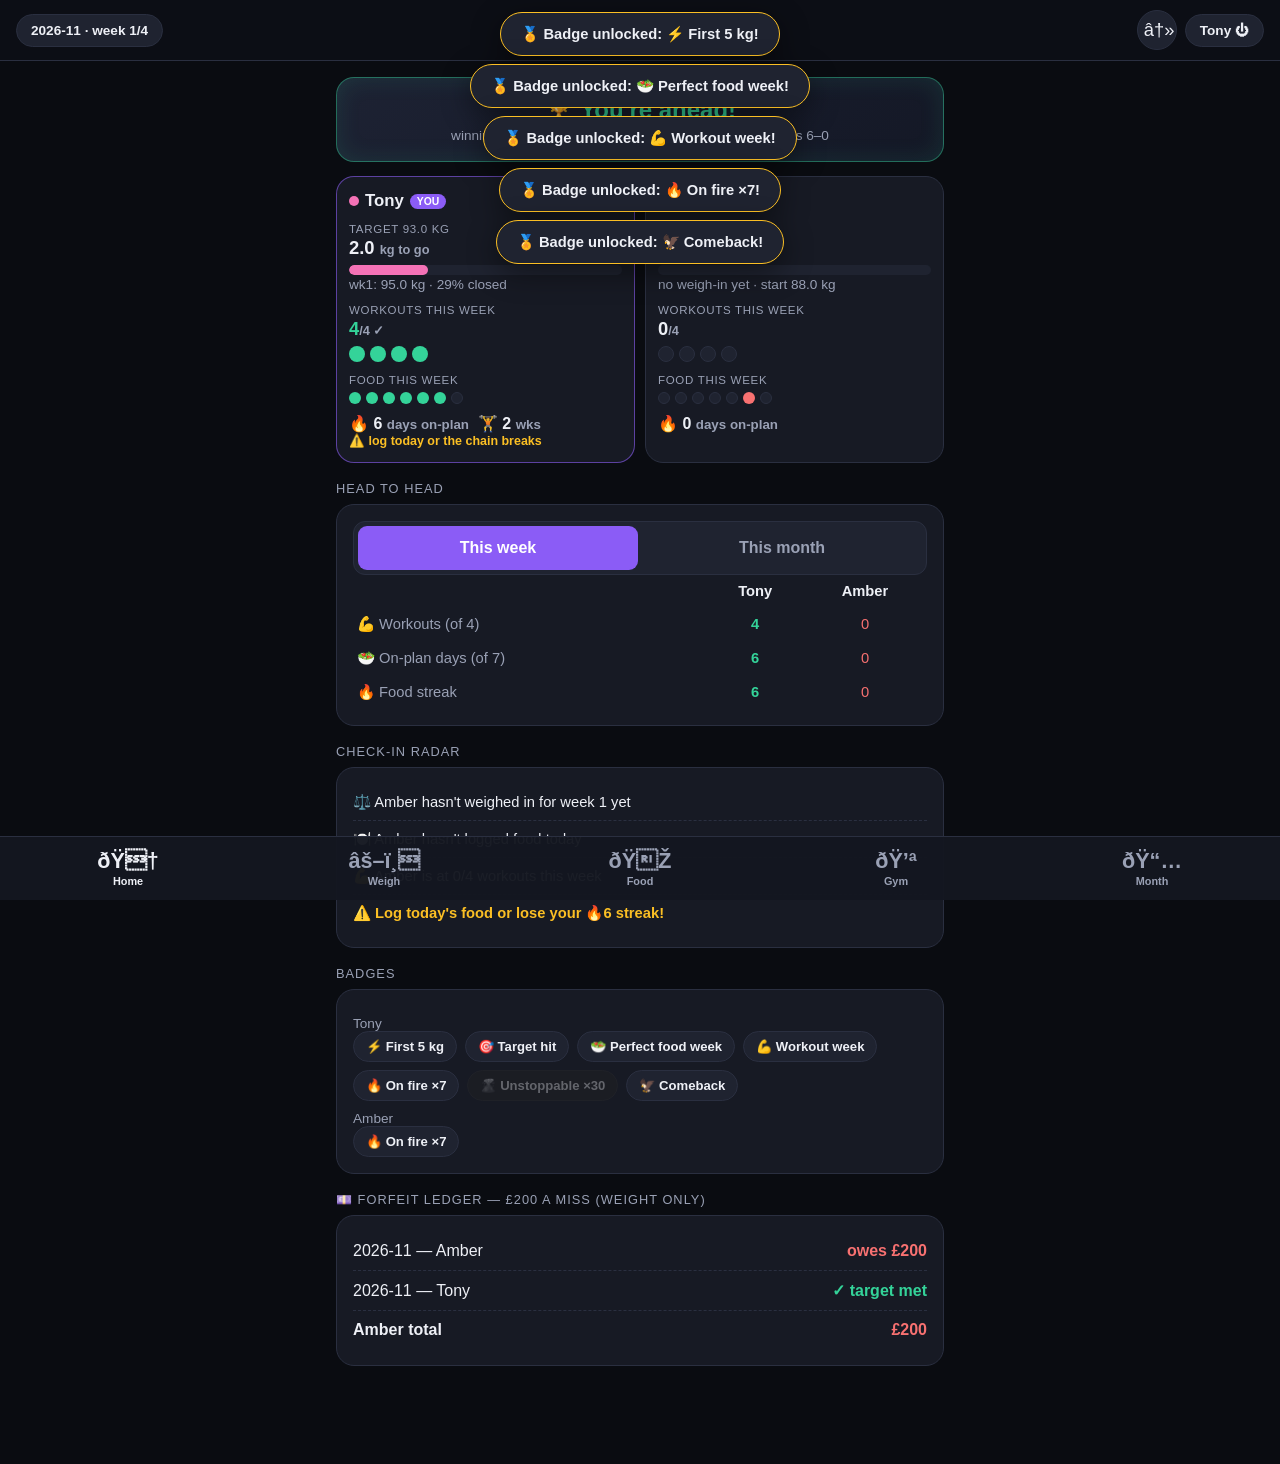
==== test-harness.html @ 37f790e6 "Add mock-data visual test harness test-harness.html mirrors index.html but swaps the Supabase client" ====
﻿<!DOCTYPE html>
<html lang="en">
<head>
  <meta charset="utf-8">
  <meta name="viewport" content="width=device-width, initial-scale=1, viewport-fit=cover">
  <title>WLC Test Harness (mock data)</title>
  <meta name="description" content="Two-person head-to-head weight-loss challenge tracker">
  <meta name="theme-color" content="#0e1016">
  <link rel="manifest" href="./manifest.webmanifest">
  <link rel="icon" type="image/png" sizes="192x192" href="./icons/icon-192.png">
  <link rel="apple-touch-icon" href="./icons/apple-touch-icon.png">
  <meta name="apple-mobile-web-app-capable" content="yes">
  <meta name="apple-mobile-web-app-status-bar-style" content="black-translucent">
  <meta name="apple-mobile-web-app-title" content="WL Challenge">
  <link rel="stylesheet" href="./styles.css">
</head>
<body>
  <div id="toast-root" aria-live="polite"></div>
  <div id="offline-banner" hidden>ðŸ“¡ You're offline â€” showing the app shell. Data needs a connection.</div>

  <!-- ============ LOGIN ============ -->
  <section id="view-login" hidden>
    <div class="login-card">
      <div class="login-logo"><span class="vs-left">W</span><span class="vs-mid">vs</span><span class="vs-right">L</span></div>
      <h1>Weight-Loss<br>Challenge</h1>
      <p class="login-sub">Â£200 on the line. Don't be the one who pays. ðŸ˜ˆ</p>
      <form id="login-form" autocomplete="on">
        <label for="login-email">Email</label>
        <input id="login-email" type="email" autocomplete="username" required inputmode="email">
        <label for="login-password">Password</label>
        <input id="login-password" type="password" autocomplete="current-password" required>
        <button type="submit" class="btn btn-primary btn-big" id="login-btn">Sign in</button>
        <p id="login-error" class="form-error" role="alert" hidden></p>
      </form>
    </div>
  </section>

  <!-- ============ APP ============ -->
  <div id="app-shell" hidden>
    <header id="app-header">
      <div id="month-pill" class="pill">â€”</div>
      <div class="header-right">
        <button id="refresh-btn" class="icon-btn" title="Refresh" aria-label="Refresh">â†»</button>
        <button id="signout-btn" class="pill pill-btn" title="Sign out">â€”</button>
      </div>
    </header>

    <main id="main">
      <section id="view-dashboard" class="view"></section>

      <section id="view-weigh" class="view" hidden>
        <h2>âš–ï¸ Weigh-in</h2>
        <p class="view-sub">One official weigh-in per week. Week 4 settles the Â£200.</p>
        <form id="weigh-form" class="card form-card">
          <label for="weigh-week">Week</label>
          <div class="seg" id="weigh-week-seg" role="radiogroup"></div>
          <input type="hidden" id="weigh-week" value="1">
          <label for="weigh-weight">Weight (kg)</label>
          <input id="weigh-weight" type="number" step="0.1" min="20" max="400" inputmode="decimal" required placeholder="e.g. 92.4">
          <button type="submit" class="btn btn-primary btn-big">Save weigh-in</button>
        </form>
        <div id="weigh-history"></div>
      </section>

      <section id="view-food" class="view" hidden>
        <h2>ðŸŽ Food check-in</h2>
        <p class="view-sub">Were you on plan? Calories/macros live in Lose It â€” this is the daily verdict.</p>
        <form id="food-form" class="card form-card">
          <label for="food-date">Day</label>
          <input id="food-date" type="date" required>
          <label>On plan?</label>
          <div class="onplan-row">
            <button type="button" id="food-yes" class="btn onplan-btn">âœ… On plan</button>
            <button type="button" id="food-no" class="btn onplan-btn">âŒ Off plan</button>
          </div>
          <label for="food-calories">Calories <span class="muted">(optional)</span></label>
          <input id="food-calories" type="number" min="0" max="20000" inputmode="numeric" placeholder="from Lose It">
          <button type="submit" class="btn btn-primary btn-big" id="food-save">Save check-in</button>
        </form>
        <div id="food-history"></div>
      </section>

      <section id="view-workout" class="view" hidden>
        <h2>ðŸ’ª Workout</h2>
        <p class="view-sub">4 per week, 45+ minutes each. Shorter ones are logged but don't count.</p>
        <form id="workout-form" class="card form-card">
          <label for="workout-date">Date</label>
          <input id="workout-date" type="date" required>
          <label for="workout-duration">Duration (minutes)</label>
          <input id="workout-duration" type="number" min="1" max="600" inputmode="numeric" value="45" required>
          <p id="workout-hint" class="hint"></p>
          <button type="submit" class="btn btn-primary btn-big">Log workout</button>
        </form>
        <div id="workout-list"></div>
      </section>

      <section id="view-month" class="view" hidden>
        <h2>ðŸ“… Month</h2>
        <div id="month-content"></div>
      </section>
    </main>

    <nav id="tabbar">
      <button class="tab active" data-view="dashboard"><span class="tab-ico">ðŸ†</span>Home</button>
      <button class="tab" data-view="weigh"><span class="tab-ico">âš–ï¸</span>Weigh</button>
      <button class="tab" data-view="food"><span class="tab-ico">ðŸŽ</span>Food</button>
      <button class="tab" data-view="workout"><span class="tab-ico">ðŸ’ª</span>Gym</button>
      <button class="tab" data-view="month"><span class="tab-ico">ðŸ“…</span>Month</button>
    </nav>
  </div>

  <script src="./config.js"></script>
  <script src="./logic.js"></script>
  <script src="./tests/mock-supabase.js"></script>
  <script src="./app.js"></script>
</body>
</html>
---- styles.css ----
/* Weight-Loss Challenge — mobile-first, dark, head-to-head. */
:root {
  --bg: #0e1016;
  --card: #171a24;
  --card-2: #1f2330;
  --line: #2a2f40;
  --text: #eef0f6;
  --muted: #9aa1b5;
  --good: #34d399;
  --bad: #f87171;
  --warn: #fbbf24;
  --p1: #38bdf8;   /* participant colour A */
  --p2: #f472b6;   /* participant colour B */
  --accent: #8b5cf6;
  --radius: 18px;
  --tabbar-h: 64px;
}
* { box-sizing: border-box; }
html, body { margin: 0; padding: 0; }
body {
  background: var(--bg);
  color: var(--text);
  font-family: -apple-system, BlinkMacSystemFont, "Segoe UI", Roboto, "Helvetica Neue", sans-serif;
  -webkit-font-smoothing: antialiased;
  min-height: 100dvh;
}
button { font: inherit; color: inherit; }
h1, h2, h3 { margin: 0 0 6px; line-height: 1.15; }
h2 { font-size: 1.35rem; }
.muted { color: var(--muted); }
.hint { color: var(--muted); font-size: 0.85rem; margin: 2px 0 0; }
[hidden] { display: none !important; }

/* ---------- login ---------- */
#view-login {
  min-height: 100dvh;
  display: flex; align-items: center; justify-content: center;
  padding: 24px;
}
.login-card { width: 100%; max-width: 380px; text-align: center; }
.login-logo {
  font-size: 3rem; font-weight: 900; letter-spacing: -2px;
  display: flex; justify-content: center; align-items: baseline; gap: 8px;
  margin-bottom: 8px;
}
.vs-left { color: var(--p1); }
.vs-right { color: var(--p2); }
.vs-mid { font-size: 1.4rem; color: var(--muted); font-style: italic; }
.login-card h1 { font-size: 2rem; }
.login-sub { color: var(--muted); margin: 6px 0 26px; }
#login-form { text-align: left; display: flex; flex-direction: column; gap: 6px; }
#login-form label { font-size: 0.85rem; color: var(--muted); margin-top: 10px; }

/* ---------- inputs ---------- */
input[type="email"], input[type="password"], input[type="number"], input[type="date"], input[type="text"] {
  width: 100%;
  background: var(--card-2);
  border: 1px solid var(--line);
  border-radius: 12px;
  color: var(--text);
  padding: 14px;
  font-size: 1.05rem;
  min-height: 50px;
}
input:focus { outline: 2px solid var(--accent); border-color: transparent; }
.form-error { color: var(--bad); font-weight: 600; margin: 10px 0 0; }

/* ---------- buttons ---------- */
.btn {
  border: 1px solid var(--line);
  background: var(--card-2);
  border-radius: 14px;
  padding: 12px 16px;
  font-weight: 700;
  cursor: pointer;
  touch-action: manipulation;
}
.btn:active { transform: scale(0.98); }
.btn-primary { background: var(--accent); border-color: transparent; color: #fff; }
.btn-big { width: 100%; padding: 16px; font-size: 1.05rem; margin-top: 16px; min-height: 54px; }
.btn:disabled { opacity: 0.5; cursor: default; }
.btn-danger-ghost { color: var(--bad); background: transparent; border: none; font-size: 1.1rem; padding: 8px; }
.icon-btn {
  background: var(--card-2); border: 1px solid var(--line); border-radius: 50%;
  width: 40px; height: 40px; font-size: 1.15rem; cursor: pointer;
}

/* ---------- header ---------- */
#app-header {
  position: sticky; top: 0; z-index: 20;
  display: flex; justify-content: space-between; align-items: center;
  padding: calc(10px + env(safe-area-inset-top)) 16px 10px;
  background: rgba(14, 16, 22, 0.92);
  backdrop-filter: blur(10px);
  border-bottom: 1px solid var(--line);
}
.header-right { display: flex; gap: 8px; align-items: center; }
.pill {
  background: var(--card-2); border: 1px solid var(--line);
  border-radius: 999px; padding: 8px 14px; font-size: 0.85rem; font-weight: 700;
}
.pill-btn { cursor: pointer; }

/* ---------- layout ---------- */
#main { padding: 16px 16px calc(var(--tabbar-h) + env(safe-area-inset-bottom) + 20px); max-width: 560px; margin: 0 auto; }
.view > h2 { margin-top: 4px; }
.view-sub { color: var(--muted); margin: 0 0 14px; font-size: 0.9rem; }
.card {
  background: var(--card);
  border: 1px solid var(--line);
  border-radius: var(--radius);
  padding: 16px;
  margin-bottom: 14px;
}
.form-card { display: flex; flex-direction: column; gap: 6px; }
.form-card label { font-size: 0.85rem; color: var(--muted); margin-top: 8px; }

/* ---------- headline banner ---------- */
.headline {
  border-radius: var(--radius);
  padding: 18px 16px;
  margin-bottom: 14px;
  text-align: center;
  border: 1px solid var(--line);
  background: linear-gradient(135deg, #1d2233, #141826);
}
.headline .big { font-size: 1.5rem; font-weight: 900; display: block; }
.headline .why { color: var(--muted); font-size: 0.85rem; margin-top: 4px; display: block; }
.headline.ahead { border-color: rgba(52, 211, 153, 0.45); box-shadow: 0 0 24px rgba(52, 211, 153, 0.12) inset; }
.headline.ahead .big { color: var(--good); }
.headline.behind { border-color: rgba(248, 113, 113, 0.45); box-shadow: 0 0 24px rgba(248, 113, 113, 0.12) inset; }
.headline.behind .big { color: var(--bad); }
.headline.tie .big { color: var(--warn); }

/* ---------- scoreboard ---------- */
.board { display: grid; grid-template-columns: 1fr 1fr; gap: 10px; margin-bottom: 14px; }
.fighter {
  background: var(--card);
  border: 1px solid var(--line);
  border-radius: var(--radius);
  padding: 14px 12px;
}
.fighter.me { border-color: rgba(139, 92, 246, 0.6); }
.fighter-name { font-weight: 900; font-size: 1.05rem; display: flex; align-items: center; gap: 6px; }
.fighter-name .dot { width: 10px; height: 10px; border-radius: 50%; display: inline-block; }
.you-chip { font-size: 0.65rem; background: var(--accent); color: #fff; border-radius: 999px; padding: 2px 7px; font-weight: 800; }
.stat { margin-top: 12px; }
.stat-label { font-size: 0.72rem; text-transform: uppercase; letter-spacing: 0.06em; color: var(--muted); }
.stat-value { font-size: 1.15rem; font-weight: 800; margin-top: 2px; }
.stat-value small { font-size: 0.8rem; font-weight: 600; color: var(--muted); }
.stat-value.good { color: var(--good); }
.stat-value.bad { color: var(--bad); }
.bar { height: 10px; background: var(--card-2); border-radius: 999px; overflow: hidden; margin-top: 6px; }
.bar > span { display: block; height: 100%; border-radius: 999px; transition: width 0.6s ease; }
.dots { display: flex; gap: 5px; margin-top: 6px; flex-wrap: wrap; }
.dots .d {
  width: 16px; height: 16px; border-radius: 50%;
  background: var(--card-2); border: 1px solid var(--line);
}
.dots .d.on { background: var(--good); border-color: transparent; }
.dots .d.off { background: var(--bad); border-color: transparent; }
.dots.small .d { width: 12px; height: 12px; }
.streak-line { margin-top: 10px; font-weight: 800; }
.streak-line .risk { color: var(--warn); font-weight: 600; font-size: 0.78rem; display: block; }

/* ---------- section cards ---------- */
.section-title { font-size: 0.8rem; text-transform: uppercase; letter-spacing: 0.08em; color: var(--muted); margin: 18px 0 8px; }
.badge-row { display: flex; flex-wrap: wrap; gap: 8px; }
.badge-chip {
  background: var(--card-2); border: 1px solid var(--line); border-radius: 999px;
  padding: 7px 12px; font-size: 0.82rem; font-weight: 700; display: inline-flex; gap: 6px; align-items: center;
}
.badge-chip.locked { opacity: 0.35; filter: grayscale(1); }
.nudge { display: flex; gap: 8px; padding: 9px 0; border-bottom: 1px dashed var(--line); font-size: 0.92rem; }
.nudge:last-child { border-bottom: none; }
.nudge.self { color: var(--warn); font-weight: 700; }
.ledger-row { display: flex; justify-content: space-between; align-items: center; padding: 10px 0; border-bottom: 1px dashed var(--line); }
.ledger-row:last-child { border-bottom: none; }
.owes { color: var(--bad); font-weight: 900; }
.clear { color: var(--good); font-weight: 900; }
.pending { color: var(--warn); font-weight: 700; }

/* segmented control (leader mode + week picker) */
.seg { display: flex; background: var(--card-2); border-radius: 12px; padding: 4px; gap: 4px; border: 1px solid var(--line); }
.seg button {
  flex: 1; border: none; background: transparent; border-radius: 9px;
  padding: 10px 6px; font-weight: 700; cursor: pointer; color: var(--muted); min-height: 44px;
}
.seg button.active { background: var(--accent); color: #fff; }

/* compare table */
.cmp { width: 100%; border-collapse: collapse; }
.cmp td { padding: 8px 4px; font-size: 0.92rem; }
.cmp td:first-child { color: var(--muted); }
.cmp td.win { color: var(--good); font-weight: 800; }
.cmp td.lose { color: var(--bad); }
.cmp td:nth-child(2), .cmp td:nth-child(3) { text-align: center; font-variant-numeric: tabular-nums; }

/* ---------- food buttons ---------- */
.onplan-row { display: flex; gap: 10px; }
.onplan-btn { flex: 1; padding: 18px 8px; font-size: 1rem; }
.onplan-btn.sel-yes { background: rgba(52, 211, 153, 0.18); border-color: var(--good); color: var(--good); }
.onplan-btn.sel-no { background: rgba(248, 113, 113, 0.18); border-color: var(--bad); color: var(--bad); }

/* ---------- history lists ---------- */
.hist-row { display: flex; justify-content: space-between; align-items: center; padding: 11px 0; border-bottom: 1px dashed var(--line); font-size: 0.95rem; }
.hist-row:last-child { border-bottom: none; }
.hist-note { font-size: 0.78rem; color: var(--muted); }
.tag { font-size: 0.72rem; border-radius: 999px; padding: 3px 8px; font-weight: 800; }
.tag.good { background: rgba(52, 211, 153, 0.15); color: var(--good); }
.tag.bad { background: rgba(248, 113, 113, 0.15); color: var(--bad); }
.tag.warn { background: rgba(251, 191, 36, 0.15); color: var(--warn); }

/* ---------- tab bar ---------- */
#tabbar {
  position: fixed; bottom: 0; left: 0; right: 0; z-index: 30;
  display: flex;
  background: rgba(20, 23, 33, 0.97);
  border-top: 1px solid var(--line);
  padding-bottom: env(safe-area-inset-bottom);
  height: calc(var(--tabbar-h) + env(safe-area-inset-bottom));
}
.tab {
  flex: 1; border: none; background: transparent; color: var(--muted);
  font-size: 0.68rem; font-weight: 700; cursor: pointer;
  display: flex; flex-direction: column; align-items: center; justify-content: center; gap: 3px;
}
.tab-ico { font-size: 1.35rem; line-height: 1; }
.tab.active { color: var(--text); }

/* ---------- toasts / banners ---------- */
#toast-root { position: fixed; top: calc(12px + env(safe-area-inset-top)); left: 0; right: 0; z-index: 100; display: flex; flex-direction: column; align-items: center; gap: 8px; pointer-events: none; }
.toast {
  background: var(--card-2); border: 1px solid var(--line); color: var(--text);
  border-radius: 999px; padding: 12px 20px; font-weight: 700; font-size: 0.92rem;
  box-shadow: 0 8px 30px rgba(0, 0, 0, 0.45);
  animation: toast-in 0.25s ease;
  max-width: 92vw;
}
.toast.badge-toast { border-color: var(--warn); }
.toast.error { border-color: var(--bad); color: var(--bad); }
@keyframes toast-in { from { opacity: 0; transform: translateY(-8px); } to { opacity: 1; transform: none; } }
#offline-banner {
  position: sticky; top: 0; z-index: 50; text-align: center;
  background: var(--warn); color: #221a00; font-weight: 700; font-size: 0.85rem; padding: 8px 12px;
}
.banner {
  border: 1px solid var(--warn); background: rgba(251, 191, 36, 0.08);
  color: var(--warn); border-radius: var(--radius); padding: 12px 14px; margin-bottom: 14px; font-weight: 600; font-size: 0.92rem;
}
.banner .btn { margin-top: 10px; }
.empty { text-align: center; color: var(--muted); padding: 28px 12px; }
.empty .big-emoji { font-size: 2.4rem; display: block; margin-bottom: 8px; }

@media (min-width: 700px) {
  body { background: #0a0c11; }
  #main { max-width: 640px; }
}
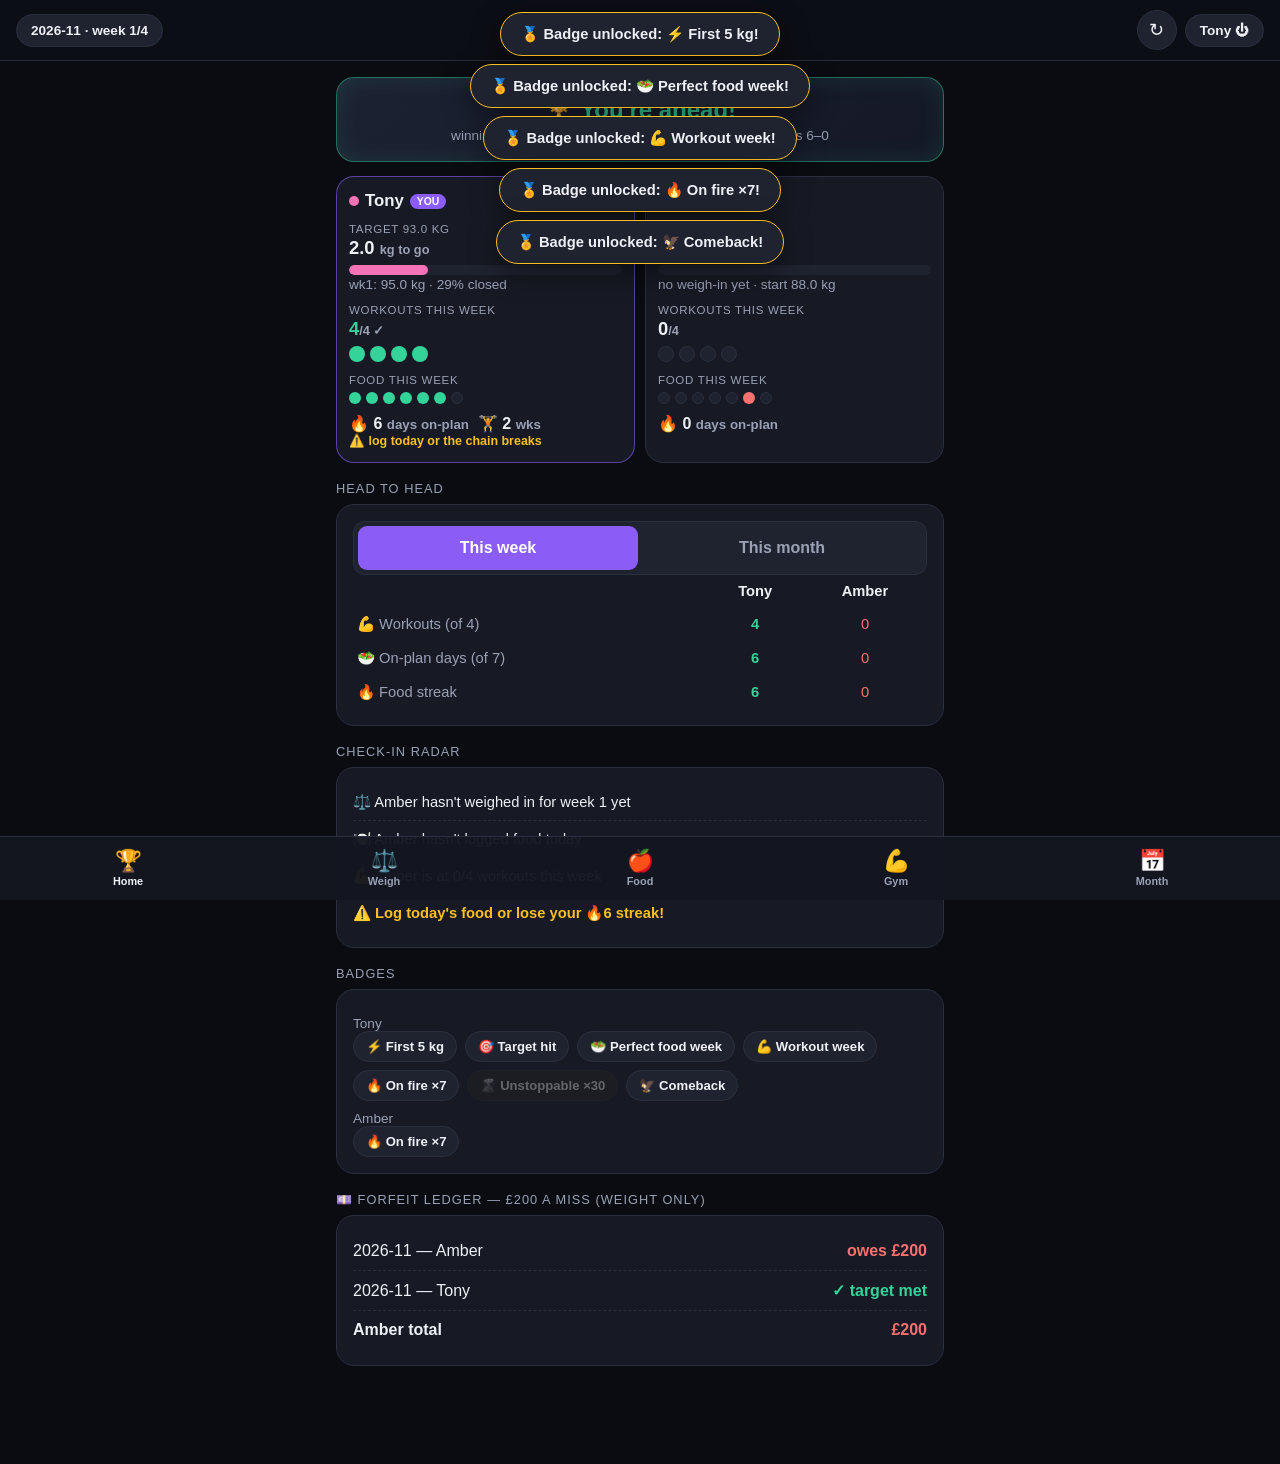
==== commit f0908d1c: "Fix mojibake tab-bar emoji in test harness (UTF-8 read/write) Co-Authored-By: Claude Fable 5 <norepl" ====
--- a/test-harness.html
+++ b/test-harness.html
@@ -1,4 +1,4 @@
-﻿<!DOCTYPE html>
+<!DOCTYPE html>
 <html lang="en">
 <head>
   <meta charset="utf-8">
@@ -16,14 +16,14 @@
 </head>
 <body>
   <div id="toast-root" aria-live="polite"></div>
-  <div id="offline-banner" hidden>ðŸ“¡ You're offline â€” showing the app shell. Data needs a connection.</div>
+  <div id="offline-banner" hidden>📡 You're offline — showing the app shell. Data needs a connection.</div>
 
   <!-- ============ LOGIN ============ -->
   <section id="view-login" hidden>
     <div class="login-card">
       <div class="login-logo"><span class="vs-left">W</span><span class="vs-mid">vs</span><span class="vs-right">L</span></div>
       <h1>Weight-Loss<br>Challenge</h1>
-      <p class="login-sub">Â£200 on the line. Don't be the one who pays. ðŸ˜ˆ</p>
+      <p class="login-sub">£200 on the line. Don't be the one who pays. 😈</p>
       <form id="login-form" autocomplete="on">
         <label for="login-email">Email</label>
         <input id="login-email" type="email" autocomplete="username" required inputmode="email">
@@ -38,10 +38,10 @@
   <!-- ============ APP ============ -->
   <div id="app-shell" hidden>
     <header id="app-header">
-      <div id="month-pill" class="pill">â€”</div>
+      <div id="month-pill" class="pill">—</div>
       <div class="header-right">
-        <button id="refresh-btn" class="icon-btn" title="Refresh" aria-label="Refresh">â†»</button>
-        <button id="signout-btn" class="pill pill-btn" title="Sign out">â€”</button>
+        <button id="refresh-btn" class="icon-btn" title="Refresh" aria-label="Refresh">↻</button>
+        <button id="signout-btn" class="pill pill-btn" title="Sign out">—</button>
       </div>
     </header>
 
@@ -49,8 +49,8 @@
       <section id="view-dashboard" class="view"></section>
 
       <section id="view-weigh" class="view" hidden>
-        <h2>âš–ï¸ Weigh-in</h2>
-        <p class="view-sub">One official weigh-in per week. Week 4 settles the Â£200.</p>
+        <h2>⚖️ Weigh-in</h2>
+        <p class="view-sub">One official weigh-in per week. Week 4 settles the £200.</p>
         <form id="weigh-form" class="card form-card">
           <label for="weigh-week">Week</label>
           <div class="seg" id="weigh-week-seg" role="radiogroup"></div>
@@ -63,15 +63,15 @@
       </section>
 
       <section id="view-food" class="view" hidden>
-        <h2>ðŸŽ Food check-in</h2>
-        <p class="view-sub">Were you on plan? Calories/macros live in Lose It â€” this is the daily verdict.</p>
+        <h2>🍎 Food check-in</h2>
+        <p class="view-sub">Were you on plan? Calories/macros live in Lose It — this is the daily verdict.</p>
         <form id="food-form" class="card form-card">
           <label for="food-date">Day</label>
           <input id="food-date" type="date" required>
           <label>On plan?</label>
           <div class="onplan-row">
-            <button type="button" id="food-yes" class="btn onplan-btn">âœ… On plan</button>
-            <button type="button" id="food-no" class="btn onplan-btn">âŒ Off plan</button>
+            <button type="button" id="food-yes" class="btn onplan-btn">✅ On plan</button>
+            <button type="button" id="food-no" class="btn onplan-btn">❌ Off plan</button>
           </div>
           <label for="food-calories">Calories <span class="muted">(optional)</span></label>
           <input id="food-calories" type="number" min="0" max="20000" inputmode="numeric" placeholder="from Lose It">
@@ -81,7 +81,7 @@
       </section>
 
       <section id="view-workout" class="view" hidden>
-        <h2>ðŸ’ª Workout</h2>
+        <h2>💪 Workout</h2>
         <p class="view-sub">4 per week, 45+ minutes each. Shorter ones are logged but don't count.</p>
         <form id="workout-form" class="card form-card">
           <label for="workout-date">Date</label>
@@ -95,17 +95,17 @@
       </section>
 
       <section id="view-month" class="view" hidden>
-        <h2>ðŸ“… Month</h2>
+        <h2>📅 Month</h2>
         <div id="month-content"></div>
       </section>
     </main>
 
     <nav id="tabbar">
-      <button class="tab active" data-view="dashboard"><span class="tab-ico">ðŸ†</span>Home</button>
-      <button class="tab" data-view="weigh"><span class="tab-ico">âš–ï¸</span>Weigh</button>
-      <button class="tab" data-view="food"><span class="tab-ico">ðŸŽ</span>Food</button>
-      <button class="tab" data-view="workout"><span class="tab-ico">ðŸ’ª</span>Gym</button>
-      <button class="tab" data-view="month"><span class="tab-ico">ðŸ“…</span>Month</button>
+      <button class="tab active" data-view="dashboard"><span class="tab-ico">🏆</span>Home</button>
+      <button class="tab" data-view="weigh"><span class="tab-ico">⚖️</span>Weigh</button>
+      <button class="tab" data-view="food"><span class="tab-ico">🍎</span>Food</button>
+      <button class="tab" data-view="workout"><span class="tab-ico">💪</span>Gym</button>
+      <button class="tab" data-view="month"><span class="tab-ico">📅</span>Month</button>
     </nav>
   </div>
 
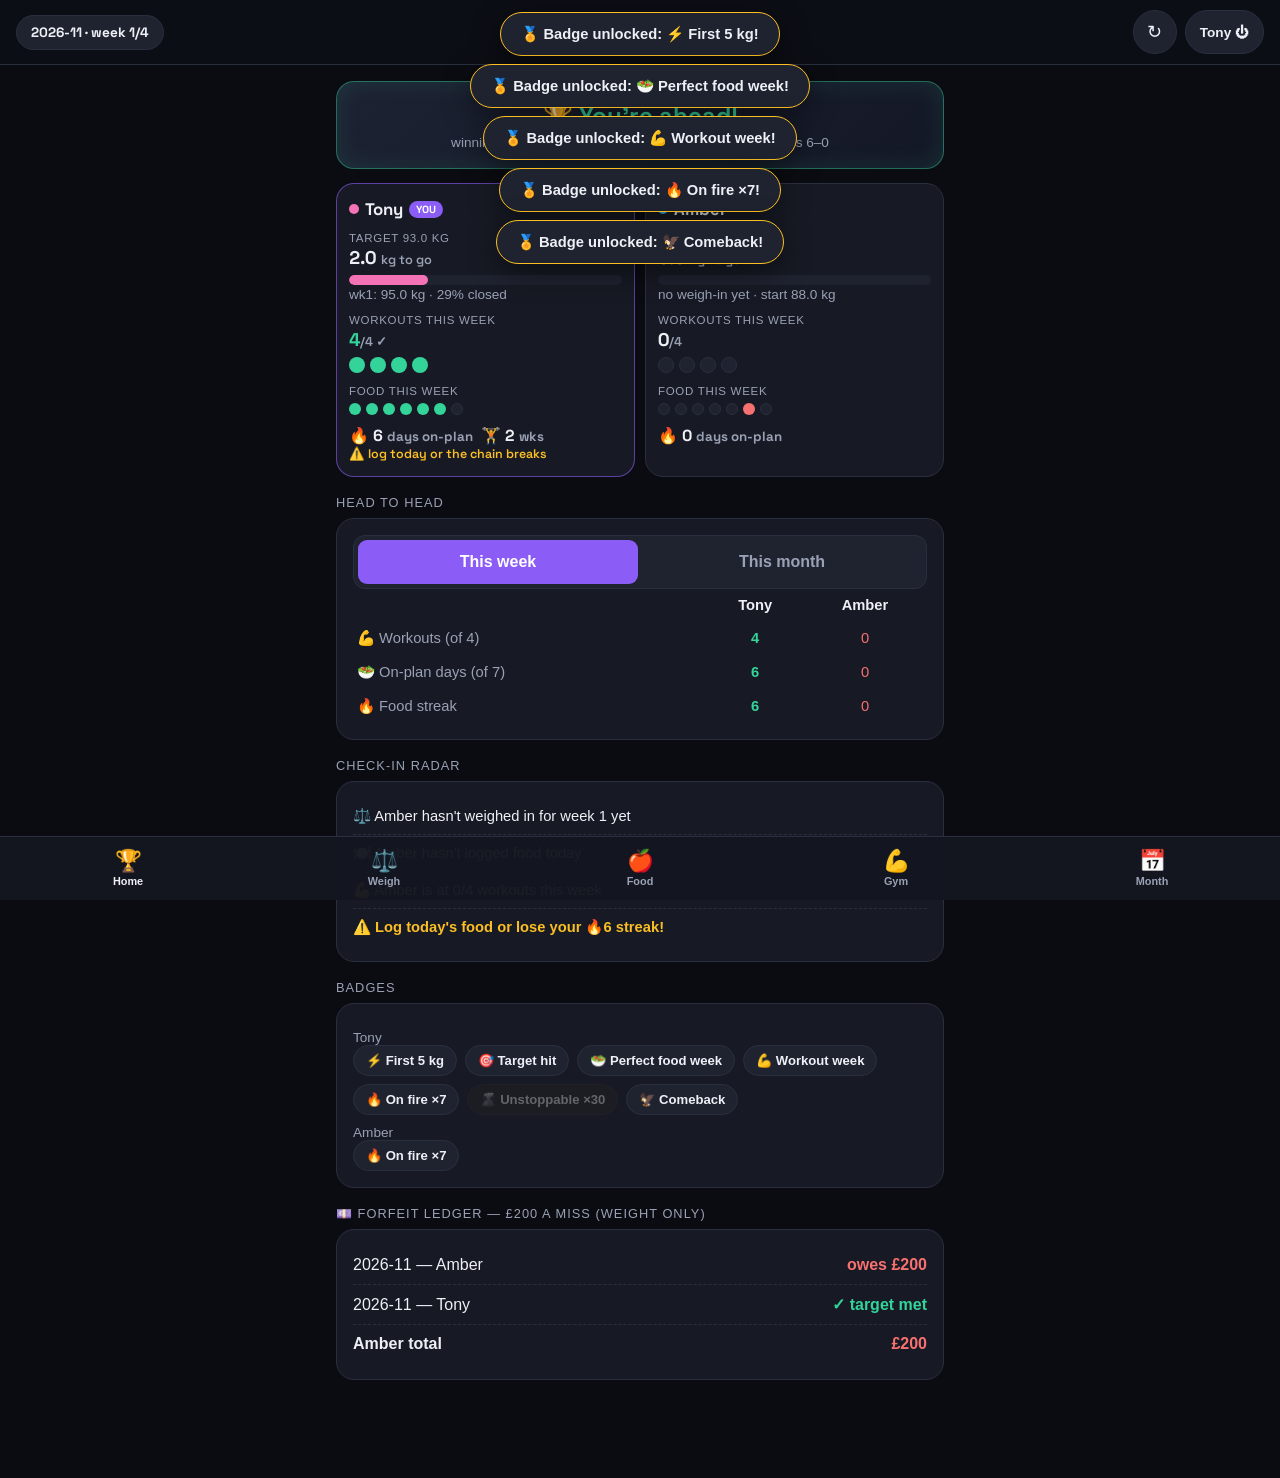
==== commit 3b05f445: "style(design): FINDING-005..008 - typographic identity + motion/numeric polish 005: self-host Space " ====
--- a/test-harness.html
+++ b/test-harness.html
@@ -12,6 +12,7 @@
   <meta name="apple-mobile-web-app-capable" content="yes">
   <meta name="apple-mobile-web-app-status-bar-style" content="black-translucent">
   <meta name="apple-mobile-web-app-title" content="WL Challenge">
+  <link rel="preload" href="./vendor/space-grotesk.woff2" as="font" type="font/woff2" crossorigin>
   <link rel="stylesheet" href="./styles.css">
 </head>
 <body>
@@ -50,7 +51,7 @@
 
       <section id="view-weigh" class="view" hidden>
         <h2>⚖️ Weigh-in</h2>
-        <p class="view-sub">One official weigh-in per week. Week 4 settles the £200.</p>
+        <p class="view-sub">One official weigh-in per week — the final one settles the £200.</p>
         <form id="weigh-form" class="card form-card">
           <label for="weigh-week">Week</label>
           <div class="seg" id="weigh-week-seg" role="radiogroup"></div>
--- a/styles.css
+++ b/styles.css
@@ -1,5 +1,12 @@
 /* Weight-Loss Challenge — mobile-first, dark, head-to-head. */
+@font-face {
+  font-family: 'Space Grotesk';
+  src: url('./vendor/space-grotesk.woff2') format('woff2');
+  font-weight: 300 700;
+  font-display: swap;
+}
 :root {
+  --font-display: 'Space Grotesk', -apple-system, BlinkMacSystemFont, "Segoe UI", Roboto, sans-serif;
   --bg: #0e1016;
   --card: #171a24;
   --card-2: #1f2330;
@@ -24,9 +31,11 @@
   -webkit-font-smoothing: antialiased;
   min-height: 100dvh;
 }
-button { font: inherit; color: inherit; }
-h1, h2, h3 { margin: 0 0 6px; line-height: 1.15; }
+button, input, select, textarea { font: inherit; color: inherit; }
+h1, h2, h3 { margin: 0 0 6px; line-height: 1.15; font-family: var(--font-display); letter-spacing: -0.01em; text-wrap: balance; }
 h2 { font-size: 1.35rem; }
+h3 { font-size: 1.15rem; }
+.login-logo, .headline .big, .stat-value, .fighter-name, #month-pill, .streak-line { font-family: var(--font-display); }
 .muted { color: var(--muted); }
 .hint { color: var(--muted); font-size: 0.85rem; margin: 2px 0 0; }
 [hidden] { display: none !important; }
@@ -63,6 +72,8 @@
   min-height: 50px;
 }
 input:focus { outline: 2px solid var(--accent); border-color: transparent; }
+:focus-visible { outline: 2px solid var(--accent); outline-offset: 2px; }
+.seg button:focus-visible, .tab:focus-visible { outline-offset: -2px; border-radius: 9px; }
 .form-error { color: var(--bad); font-weight: 600; margin: 10px 0 0; }
 
 /* ---------- buttons ---------- */
@@ -79,10 +90,10 @@
 .btn-primary { background: var(--accent); border-color: transparent; color: #fff; }
 .btn-big { width: 100%; padding: 16px; font-size: 1.05rem; margin-top: 16px; min-height: 54px; }
 .btn:disabled { opacity: 0.5; cursor: default; }
-.btn-danger-ghost { color: var(--bad); background: transparent; border: none; font-size: 1.1rem; padding: 8px; }
+.btn-danger-ghost { color: var(--bad); background: transparent; border: none; font-size: 1.1rem; padding: 10px 12px; min-width: 44px; min-height: 44px; }
 .icon-btn {
   background: var(--card-2); border: 1px solid var(--line); border-radius: 50%;
-  width: 40px; height: 40px; font-size: 1.15rem; cursor: pointer;
+  width: 44px; height: 44px; font-size: 1.15rem; cursor: pointer;
 }
 
 /* ---------- header ---------- */
@@ -99,6 +110,7 @@
   background: var(--card-2); border: 1px solid var(--line);
   border-radius: 999px; padding: 8px 14px; font-size: 0.85rem; font-weight: 700;
 }
+button.pill { min-height: 44px; }
 .pill-btn { cursor: pointer; }
 
 /* ---------- layout ---------- */
@@ -182,6 +194,8 @@
 
 /* segmented control (leader mode + week picker) */
 .seg { display: flex; background: var(--card-2); border-radius: 12px; padding: 4px; gap: 4px; border: 1px solid var(--line); }
+#weigh-week-seg { flex-wrap: wrap; }
+#weigh-week-seg button { flex: 1 0 18%; }
 .seg button {
   flex: 1; border: none; background: transparent; border-radius: 9px;
   padding: 10px 6px; font-weight: 700; cursor: pointer; color: var(--muted); min-height: 44px;
@@ -252,6 +266,12 @@
 .empty { text-align: center; color: var(--muted); padding: 28px 12px; }
 .empty .big-emoji { font-size: 2.4rem; display: block; margin-bottom: 8px; }
 
+.stat-value, .cmp td, .hist-row, .ledger-row { font-variant-numeric: tabular-nums; }
+
+@media (prefers-reduced-motion: reduce) {
+  *, *::before, *::after { animation: none !important; transition: none !important; }
+}
+
 @media (min-width: 700px) {
   body { background: #0a0c11; }
   #main { max-width: 640px; }
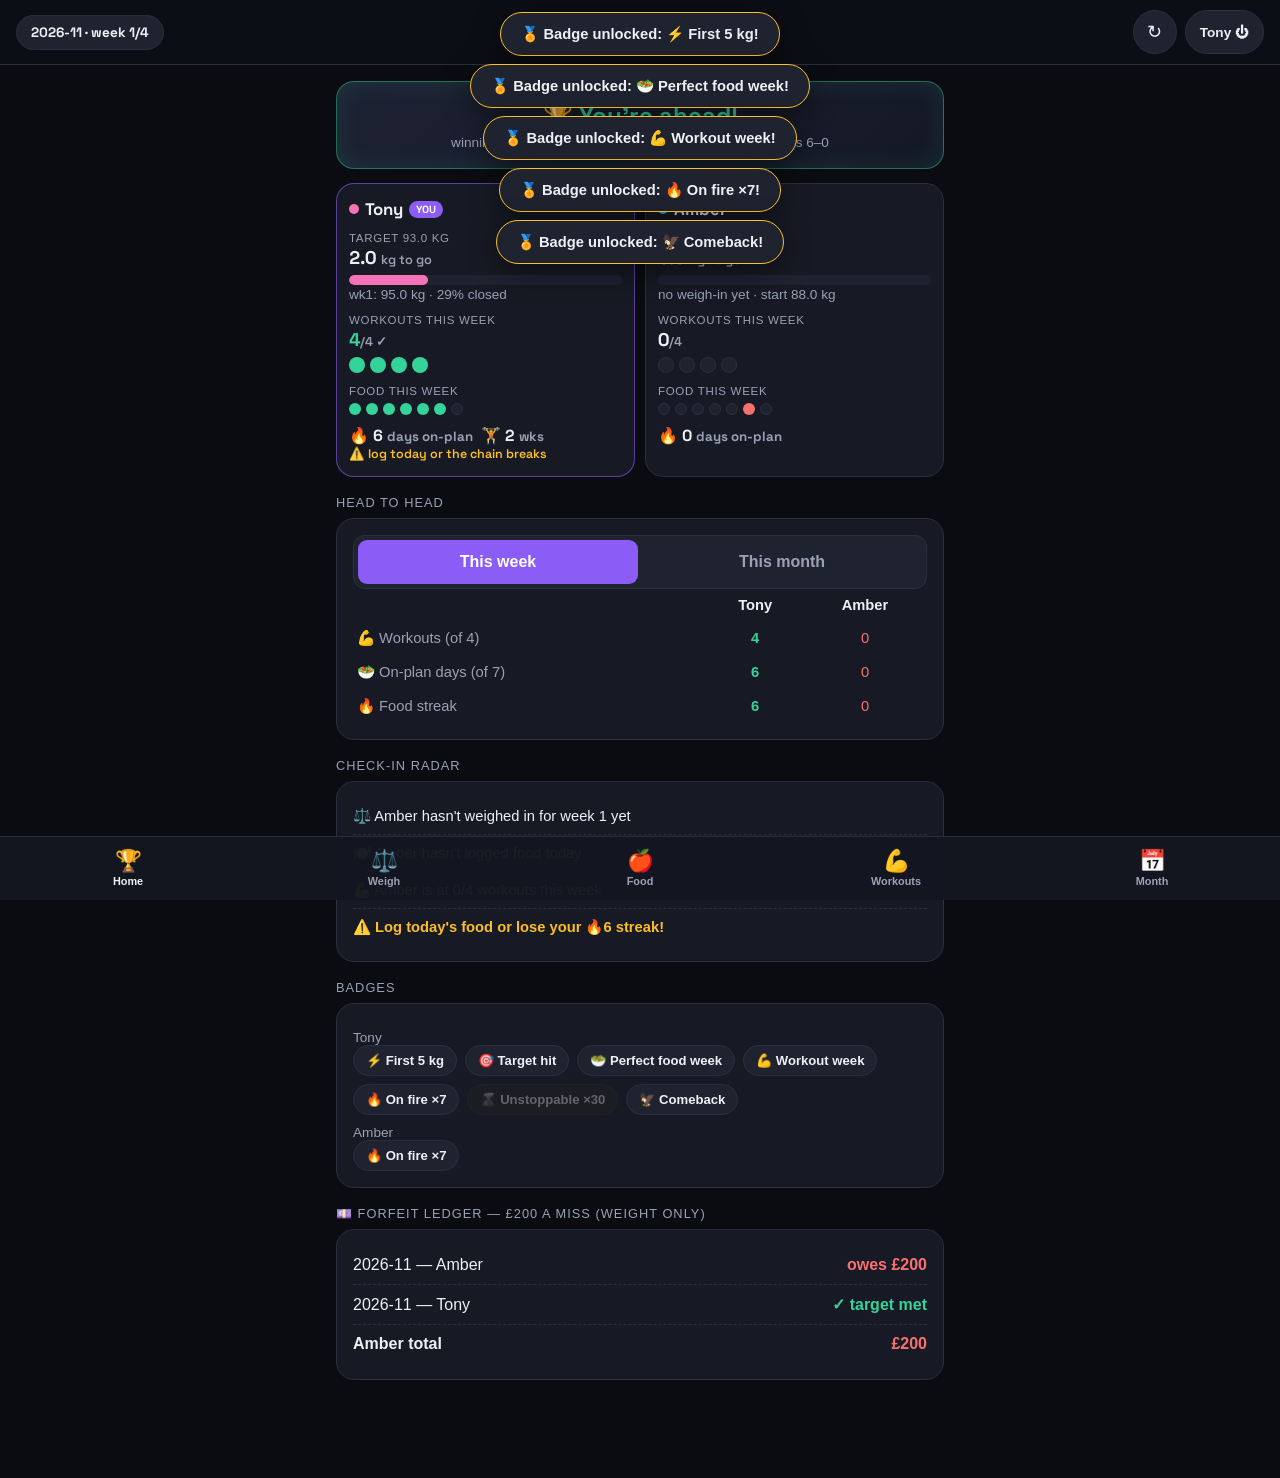
==== commit 081767a7: "Workouts tab: notes + Apple Health photo proof; refresh feedback; Block labels - Gym tab renamed to " ====
--- a/test-harness.html
+++ b/test-harness.html
@@ -82,7 +82,7 @@
       </section>
 
       <section id="view-workout" class="view" hidden>
-        <h2>💪 Workout</h2>
+        <h2>💪 Workouts</h2>
         <p class="view-sub">4 per week, 45+ minutes each. Shorter ones are logged but don't count.</p>
         <form id="workout-form" class="card form-card">
           <label for="workout-date">Date</label>
@@ -90,6 +90,12 @@
           <label for="workout-duration">Duration (minutes)</label>
           <input id="workout-duration" type="number" min="1" max="600" inputmode="numeric" value="45" required>
           <p id="workout-hint" class="hint"></p>
+          <label for="workout-note">What did you do? <span class="muted">(optional)</span></label>
+          <input id="workout-note" type="text" maxlength="80" placeholder="e.g. Cardio workout">
+          <label>Proof <span class="muted">(optional — screenshot from Apple Health)</span></label>
+          <input id="workout-photo" type="file" accept="image/*" hidden>
+          <button type="button" class="btn" id="workout-photo-btn">📸 Add screenshot</button>
+          <p class="hint" id="workout-photo-name" hidden></p>
           <button type="submit" class="btn btn-primary btn-big">Log workout</button>
         </form>
         <div id="workout-list"></div>
@@ -105,7 +111,7 @@
       <button class="tab active" data-view="dashboard"><span class="tab-ico">🏆</span>Home</button>
       <button class="tab" data-view="weigh"><span class="tab-ico">⚖️</span>Weigh</button>
       <button class="tab" data-view="food"><span class="tab-ico">🍎</span>Food</button>
-      <button class="tab" data-view="workout"><span class="tab-ico">💪</span>Gym</button>
+      <button class="tab" data-view="workout"><span class="tab-ico">💪</span>Workouts</button>
       <button class="tab" data-view="month"><span class="tab-ico">📅</span>Month</button>
     </nav>
   </div>
--- a/styles.css
+++ b/styles.css
@@ -95,6 +95,8 @@
   background: var(--card-2); border: 1px solid var(--line); border-radius: 50%;
   width: 44px; height: 44px; font-size: 1.15rem; cursor: pointer;
 }
+.icon-btn.spin { animation: wlc-spin 0.8s linear infinite; }
+@keyframes wlc-spin { to { transform: rotate(360deg); } }
 
 /* ---------- header ---------- */
 #app-header {
@@ -218,6 +220,11 @@
 
 /* ---------- history lists ---------- */
 .hist-row { display: flex; justify-content: space-between; align-items: center; padding: 11px 0; border-bottom: 1px dashed var(--line); font-size: 0.95rem; }
+.row-actions { display: flex; align-items: center; gap: 8px; flex-shrink: 0; }
+.proof-thumb {
+  width: 44px; height: 44px; object-fit: cover; border-radius: 10px;
+  border: 1px solid var(--line); background: var(--card-2); cursor: pointer;
+}
 .hist-row:last-child { border-bottom: none; }
 .hist-note { font-size: 0.78rem; color: var(--muted); }
 .tag { font-size: 0.72rem; border-radius: 999px; padding: 3px 8px; font-weight: 800; }
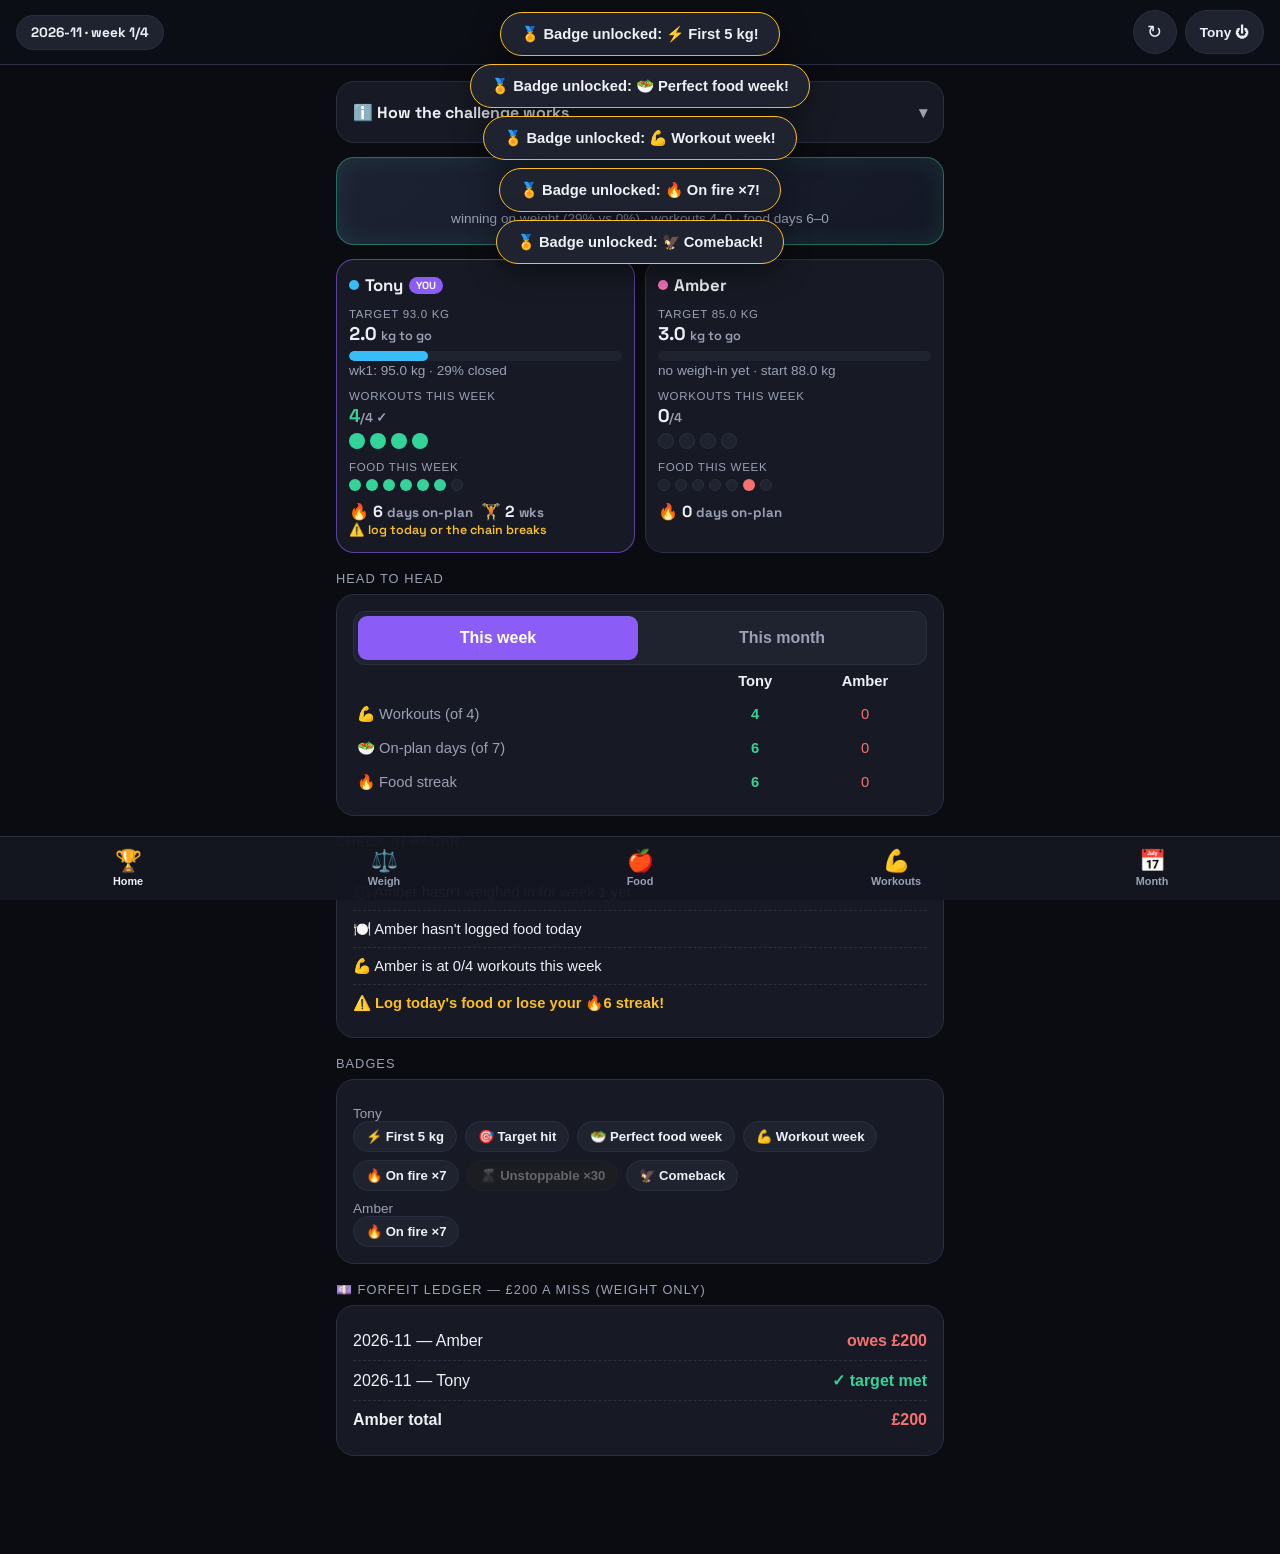
==== commit e5ceaf57: "Weigh tab: per-week date windows; flag final week as the £200 decider" ====
--- a/test-harness.html
+++ b/test-harness.html
@@ -51,11 +51,12 @@
 
       <section id="view-weigh" class="view" hidden>
         <h2>⚖️ Weigh-in</h2>
-        <p class="view-sub">One official weigh-in per week — the final one settles the £200.</p>
+        <p class="view-sub">Weigh at the end of each week, same time each time. The final week's weigh-in is the one checked against your target for the £200 — log it on the block's last day so all your weeks count.</p>
         <form id="weigh-form" class="card form-card">
           <label for="weigh-week">Week</label>
           <div class="seg" id="weigh-week-seg" role="radiogroup"></div>
           <input type="hidden" id="weigh-week" value="1">
+          <p id="weigh-week-hint" class="hint"></p>
           <label for="weigh-weight">Weight (kg)</label>
           <input id="weigh-weight" type="number" step="0.1" min="20" max="400" inputmode="decimal" required placeholder="e.g. 92.4">
           <button type="submit" class="btn btn-primary btn-big">Save weigh-in</button>
--- a/styles.css
+++ b/styles.css
@@ -16,8 +16,9 @@
   --good: #34d399;
   --bad: #f87171;
   --warn: #fbbf24;
-  --p1: #38bdf8;   /* participant colour A */
-  --p2: #f472b6;   /* participant colour B */
+  /* participant colours by name order (sorted): p1 = Amber (pink), p2 = Tony (blue) */
+  --p1: #f472b6;
+  --p2: #38bdf8;
   --accent: #8b5cf6;
   --radius: 18px;
   --tabbar-h: 64px;
@@ -72,6 +73,16 @@
   min-height: 50px;
 }
 input:focus { outline: 2px solid var(--accent); border-color: transparent; }
+/* iOS Safari centres the value inside date inputs; align like the other fields */
+input[type="date"] {
+  -webkit-appearance: none;
+  appearance: none;
+  text-align: left;
+}
+input[type="date"]::-webkit-date-and-time-value {
+  text-align: left;
+  margin: 0;
+}
 :focus-visible { outline: 2px solid var(--accent); outline-offset: 2px; }
 .seg button:focus-visible, .tab:focus-visible { outline-offset: -2px; border-radius: 9px; }
 .form-error { color: var(--bad); font-weight: 600; margin: 10px 0 0; }
@@ -270,6 +281,19 @@
   color: var(--warn); border-radius: var(--radius); padding: 12px 14px; margin-bottom: 14px; font-weight: 600; font-size: 0.92rem;
 }
 .banner .btn { margin-top: 10px; }
+/* expandable rules card */
+details.rules summary {
+  cursor: pointer; font-weight: 800; font-family: var(--font-display);
+  display: flex; justify-content: space-between; align-items: center;
+  list-style: none; min-height: 28px;
+}
+details.rules summary::-webkit-details-marker { display: none; }
+details.rules .chev { color: var(--muted); transition: transform 0.2s ease; }
+details.rules[open] .chev { transform: rotate(180deg); }
+details.rules .rules-body { color: var(--muted); font-size: 0.92rem; line-height: 1.55; }
+details.rules .rules-body p { margin: 10px 0 0; }
+details.rules .rules-body b { color: var(--text); }
+
 .empty { text-align: center; color: var(--muted); padding: 28px 12px; }
 .empty .big-emoji { font-size: 2.4rem; display: block; margin-bottom: 8px; }
 
